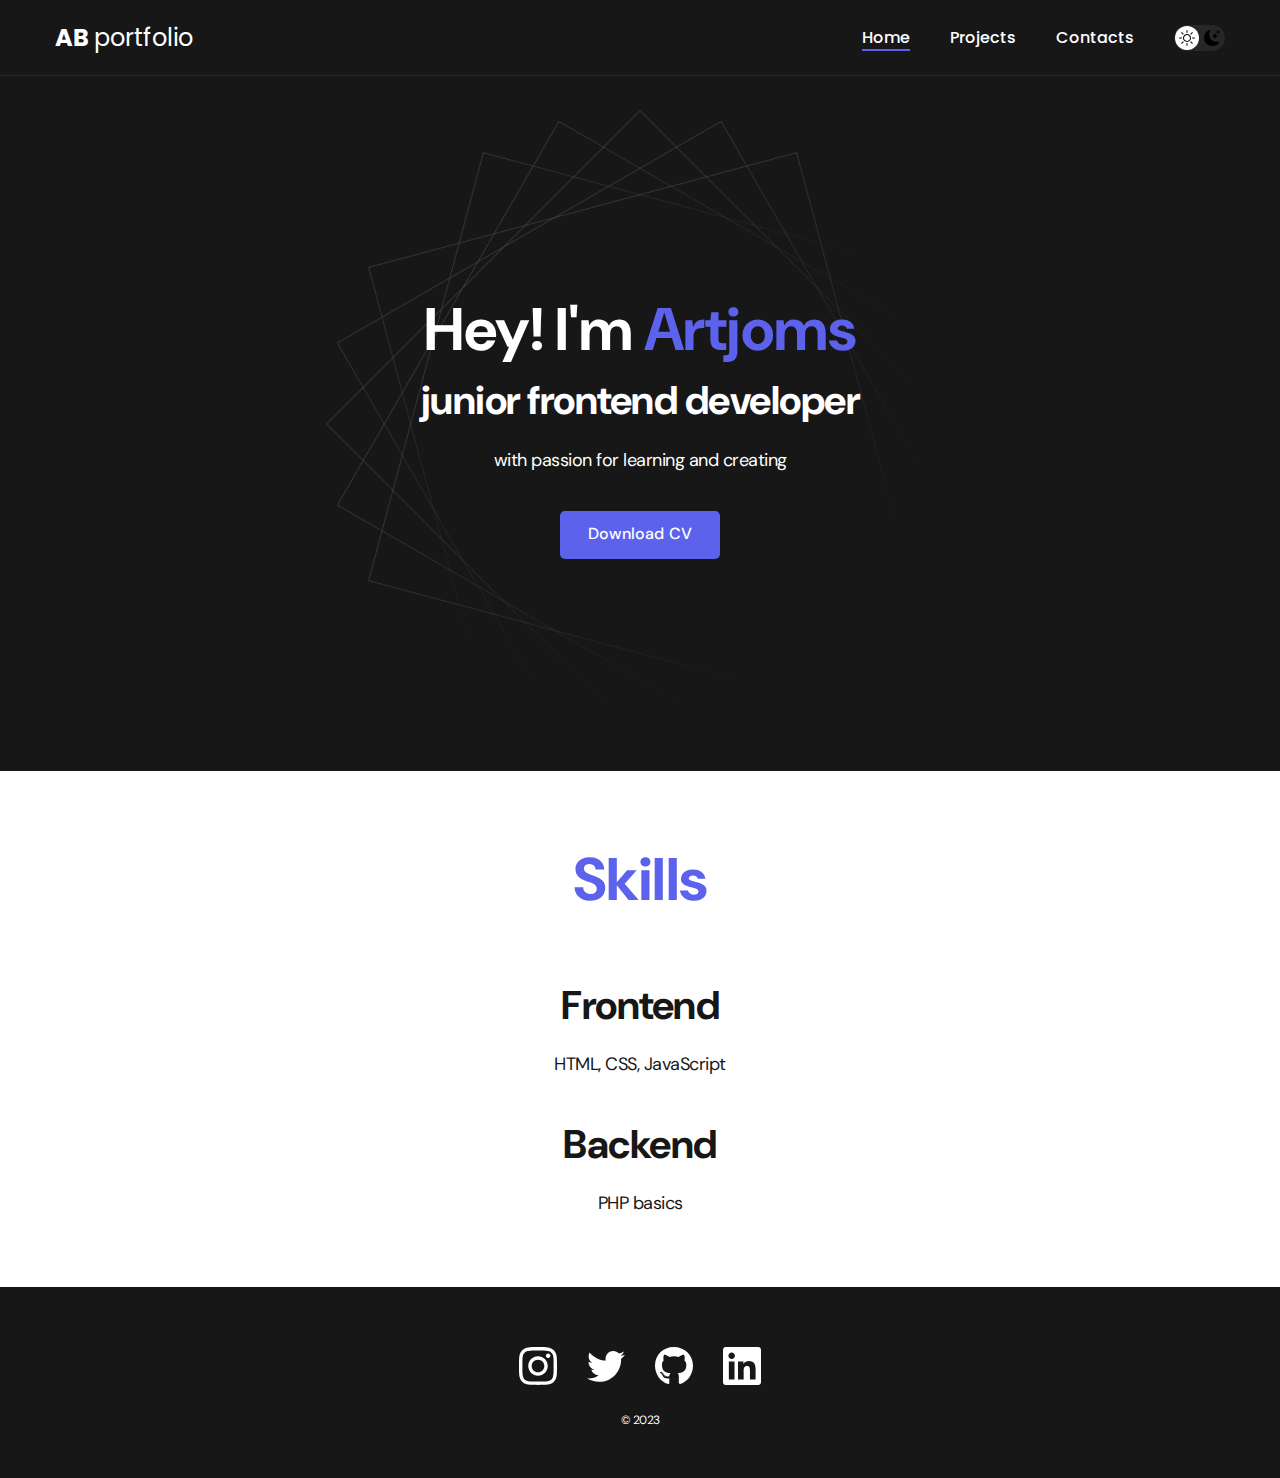
==== index.html @ ae1105ae "first commit" ====
<!DOCTYPE html>
<html lang="en">

<head>
    <meta charset="UTF-8">
    <meta name="viewport" content="width=device-width, initial-scale=1.0">
    <title>Artjoms Portfolio</title>
    <link rel="stylesheet" href="./css/main.css">
</head>

<body>
    <nav class="nav">
        <div class="container">
            <div class="nav-row">
                <a href="./index.html" class="logo"><strong>AB</strong> portfolio</a>
                <ul class="nav-list">

                    <button class="dark-mode-btn">
                        <img src="./img/icons/Sun.svg" alt="Light mode" class="dark-mode__icon">
                        <img src="./img/icons/Moon.svg" alt="Dark mode" class="dark-mode__icon">
                    </button>

                    <li class="nav-list__item"><a href="./index.html"
                            class="nav-list__link nav-list__link--active">Home</a></li>
                    <li class="nav-list__item"><a href="./projects.html" class="nav-list__link">Projects</a></li>
                    <li class="nav-list__item"><a href="./contacts.html" class="nav-list__link">Contacts</a></li>
                </ul>
            </div>
    </nav>

    <header class="header">
        <div class="header__wrapper">
            <h1 class="header__title">
                <strong>Hey! I'm <em>Artjoms</em></strong><br>
                junior frontend developer
            </h1>
            <div class="header__text">
                <p>with passion for learning and creating</p>
            </div>
            <a href="./files/AB-resume.pdf.pdf" target="_blank" class="btn" download>Download CV</a>
        </div>
    </header>

    <main class="section">
        <div class="container">
            <h1 class="title-1">Skills</h1>


            <ul class="content-list">
                <li class="content-list__item">
                    <h2 class="title-2">Frontend</h2>
                    <p>HTML, CSS, JavaScript</p>
                </li>

                <li class="content-list__item">
                    <h2 class="title-2">Backend</h2>
                    <p>PHP basics</p>
                </li>
            </ul>


        </div>
    </main>


    <footer class="footer">
        <div class="container">
            <div class="footer__wrapper">
                <ul class="social">
                    <li class="social__item"><a href="https://www.instagram.com/a.bubuga/" target="_blank"><img
                                src="./img/icons/instagram.svg" alt="Link"></a></li>
                    <li class="social__item"><a href="https://twitter.com/Artemka_Bigud/" target="_blank"><img
                                src="./img/icons/twitter.svg" alt="Link"></a></li>
                    <li class="social__item"><a href="https://github.com/Beegood-b/" target="_blank"><img
                                src="./img/icons/gitHub.svg" alt="Link"></a></li>
                    <li class="social__item"><a href="https://www.linkedin.com/in/artjoms-bugajenkovs-032aa41a8/"
                            target="_blank"><img src="./img/icons/linkedIn.svg" alt="Link"></a></li>
                </ul>
                <div class="copyright">
                    <p>© 2023</p>
                </div>
            </div>
        </div>
    </footer>


    <script src="./js/main.js"></script>
</body>

</html>
---- css/main.css ----
@import "./reset.css";
@import url('https://fonts.googleapis.com/css2?family=DM+Sans:opsz,wght@9..40,400;9..40,500;9..40,700&family=Poppins:wght@400;500;700&display=swap');

/*
font-family: 'DM Sans', sans-serif;
font-family: 'Poppins', sans-serif;
*/

:root {
    --pureblack: #000;
    --black: #171718;
    --black-border: #26292D;
    --white: #fff;
    --purple: #5C62EC;

    --text-color: var(--black);

    --dark-bg: var(--black);
    --dark-border: var(--black-border);
    --header-text: var(--white);
    --accent: var(--purple);

    /*Light mode*/

    --page-bg: var(--white);
    --text-color: var(--black);
    --title-1: var(--accent);

    --project-card-bg: var(--white);
    --project-card-text: var(--black);
    --box-shadow: 0px 5px 35px rgba(0, 0, 0, 0.25);

}

.dark {
    /*Dark mode*/
    --page-bg: #252526;
    --text-color: var(--white);
    --title-1: var(--white);

    --project-card-bg: var(--black);
    --project-card-text: var(--white);
    --box-shadow: 0px 5px 35px rgba(0, 0, 0.8);

}


html,
body {
    display: flex;
    flex-direction: column;
    min-height: 100vh;

    font-family: 'DM Sans', sans-serif;
    letter-spacing: -0.5px;


    /*Light mode*/
    background-color: var(--page-bg);
    color: var(--text-color);
}

/* General */

.container {
    margin: 0 auto;
    padding: 0 15px;
    max-width: 1200px;
}

.none {
    display: none !important;
}

.section {
    padding: 70px 0;
}


.title-1 {
    margin-bottom: 60px;

    font-size: 60px;
    font-weight: 700;
    line-height: 1.3;
    color: var(--title-1);
    text-align: center;
}

.title-2 {
    margin-bottom: 20px;

    font-size: 40px;
    font-weight: 700;
    line-height: 1.3;
}

/* NAV */

.nav {
    padding: 20px 0;
    border-bottom: 1px solid var(--dark-border);
    background-color: var(--dark-bg);
    color: var(--header-text);
    letter-spacing: normal;
}

.nav-row {
    display: flex;
    justify-content: flex-end;
    align-items: center;
    column-gap: 30px;
    row-gap: 20px;
    flex-wrap: wrap;
}

.logo {
    margin-right: auto;
    color: var(--header-text);
    font-size: 24px;
    font-family: 'Poppins', sans-serif;

}

.logo strong {
    font-weight: 700;
}

.nav-list {
    display: flex;
    flex-wrap: wrap;
    row-gap: 10px;
    align-items: center;
    column-gap: 40px;
    font-size: 16px;
    font-weight: 500;
    font-family: 'Poppins', sans-serif;

}

.nav-list__link {
    color: var(--header-text);

}

.nav-list__link:hover {
    opacity: 0.8;
    transition: 0.2s ease-in;
}


.nav-list__link--active {
    position: relative;
}


.nav-list__link--active::before {
    content: "";

    position: absolute;
    left: 0;
    top: 100%;

    display: block;
    height: 2px;
    width: 100%;
    background-color: var(--accent);
}

/* Dark mode btn*/

.dark-mode-btn {
    order: 9;

    position: relative;
    display: flex;
    justify-content: space-between;

    padding: 5px;
    width: 51px;
    height: 26px;

    border-radius: 50px;
    background-color: #272727;
}

.dark-mode-btn::before {
    content: "";

    position: absolute;
    top: 1px;
    left: 1px;

    display: block;
    width: 24px;
    height: 24px;

    border-radius: 50%;
    background-color: var(--white);

    transition: left 0.2s ease-in;
}

.dark-mode-btn--active::before {
    left: 26px;
}

.dark-mode__icon {
    position: relative;
    z-index: 9;
}

/*Header*/

.header {
    display: flex;
    justify-content: center;
    align-items: center;

    padding: 40px 0;
    min-height: 695px;

    background-color: var(--dark-bg);
    background-image: url('../img/header-bg.png');
    background-repeat: no-repeat;
    background-size: auto;
    background-position: center center;

    color: var(--header-text);
    text-align: center;
}


.header__wrapper {
    padding: 0 15px;
    max-width: 660px;
}


.header__title {
    font-size: 40px;
    font-weight: 700;
    line-height: 1.4;
    margin-bottom: 20px;
}

.header__title strong {
    font-size: 60px;
    font-weight: 700;
}

.header__title em {
    font-style: normal;
    color: var(--accent);
}


.header__text {
    font-size: 18px;
    line-height: 1.333;
    margin-bottom: 40px;
}

.header__text p+p {
    margin-top: 1em;
}

/* Btn */

.btn {
    display: inline-block;
    height: 48px;
    padding: 12px 28px;
    border-radius: 5px;
    background-color: var(--accent);
    color: var(--white);
    letter-spacing: 0.15px;
    font-size: 16px;
    font-weight: 500;

    transition: 0.2s ease-out;
}

.btn:hover {
    opacity: 0.8;
}

.btn:active {
    position: relative;
    top: 1px;
}

/* Btn-outline */

.btn-outline {
    display: flex;
    column-gap: 10px;
    align-items: center;

    height: 48px;
    padding: 12px 20px;

    border-radius: 5px;
    border: 1px solid var(--pureblack);
    background-color: var(--white);
    color: var(--pureblack);

    transition: 0.2s ease-out;
}

.btn-outline:hover {
    opacity: 0.8;
}

.btn-outline:active {
    position: relative;
    top: 1px;
}


/* Projects */

.projects {
    display: flex;
    justify-content: center;
    flex-wrap: wrap;
    column-gap: 30px;
    row-gap: 30px;

}


.project {
    max-width: 370px;
    background-color: var(--project-card-bg);
    box-shadow: var(--box-shadow);
    border-radius: 10px;

}


.project__img {
    border-radius: 10px;
}


.project__title {
    padding: 15px 20px 25px;
    font-weight: 700;
    font-size: 24px;
    line-height: 1.3;
    color: var(--project-card-text);
}


/* Project-details */

.project-details {
    margin: 0 auto;
    max-width: 865px;

    display: flex;
    flex-direction: column;
    align-items: center;

    text-align: center;
}


.project-details__cover {
    max-width: 100%;
    margin-bottom: 40px;

    box-shadow: 0px 5px 35px rgba(0, 0, 0, 0.25);
    border-radius: 10px
}


.project-details__desc {
    margin-bottom: 30px;

    font-weight: 700;
    font-size: 24px;
    line-height: 1.3;
}

/* Content list */

.content-list {
    margin: 0 auto;

    max-width: 570px;
    display: flex;
    flex-direction: column;
    align-items: center;
    row-gap: 40px;
    text-align: center;
}


.content-list__item {
    font-size: 18px;
    line-height: 1.5;
}

.content-list a {
    color: var(--accent);
}


/* Footer*/

.footer {
    margin-top: auto;
    padding: 60px 0 50px;

    background-color: var(--dark-bg);
    color: var(--white);
}

.footer__wrapper {
    display: flex;
    flex-direction: column;
    align-items: center;
    row-gap: 27px;
}


.social {
    display: flex;
    column-gap: 30px;
    align-items: center;

}

.copyright {
    font-size: 12px;
}

@media (max-width: 675px) {

    /* Header*/

    .header {
        min-height: unset;
    }

    .header__title {
        font-size: 30px;
    }

    .header__title strong {
        font-size: 40px;
    }

    /* NAV*/

    .nav-row {
        justify-content: space-between;
    }

    .dark-mode-btn {
        order: 9;
    }

    /* General */

    .section {
        padding: 40px 0;
    }

    .title-1 {
        margin-bottom: 30px;
        font-size: 40px;
    }

    .title-2 {
        margin-bottom: 10px;
        font-size: 30px;
    }

    /* Projects*/

    .project__title {
        font-size: 22px;
    }

    /* Project page*/

    .project-details__desc {
        margin-bottom: 20px;
        font-size: 20px;
    }

    /*Content list*/

    .content-list {
        row-gap: 20px;
    }

    .content-list__item {
        font-size: 16px;
    }

    /*Footer*/

    .footer {
        padding: 40px 0 30px;
    }

    .footer__wrapper {
        row-gap: 20px;
    }

    /*Social media*/

    .social {
        column-gap: 20px;
    }

    .social__item {
        width: 28px;
    }

}

@media (min-width: 548px) {
    .nav-row {
        justify-content: flex-end;
    }

    .dark-mode-btn {
        order: 9;
    }
}
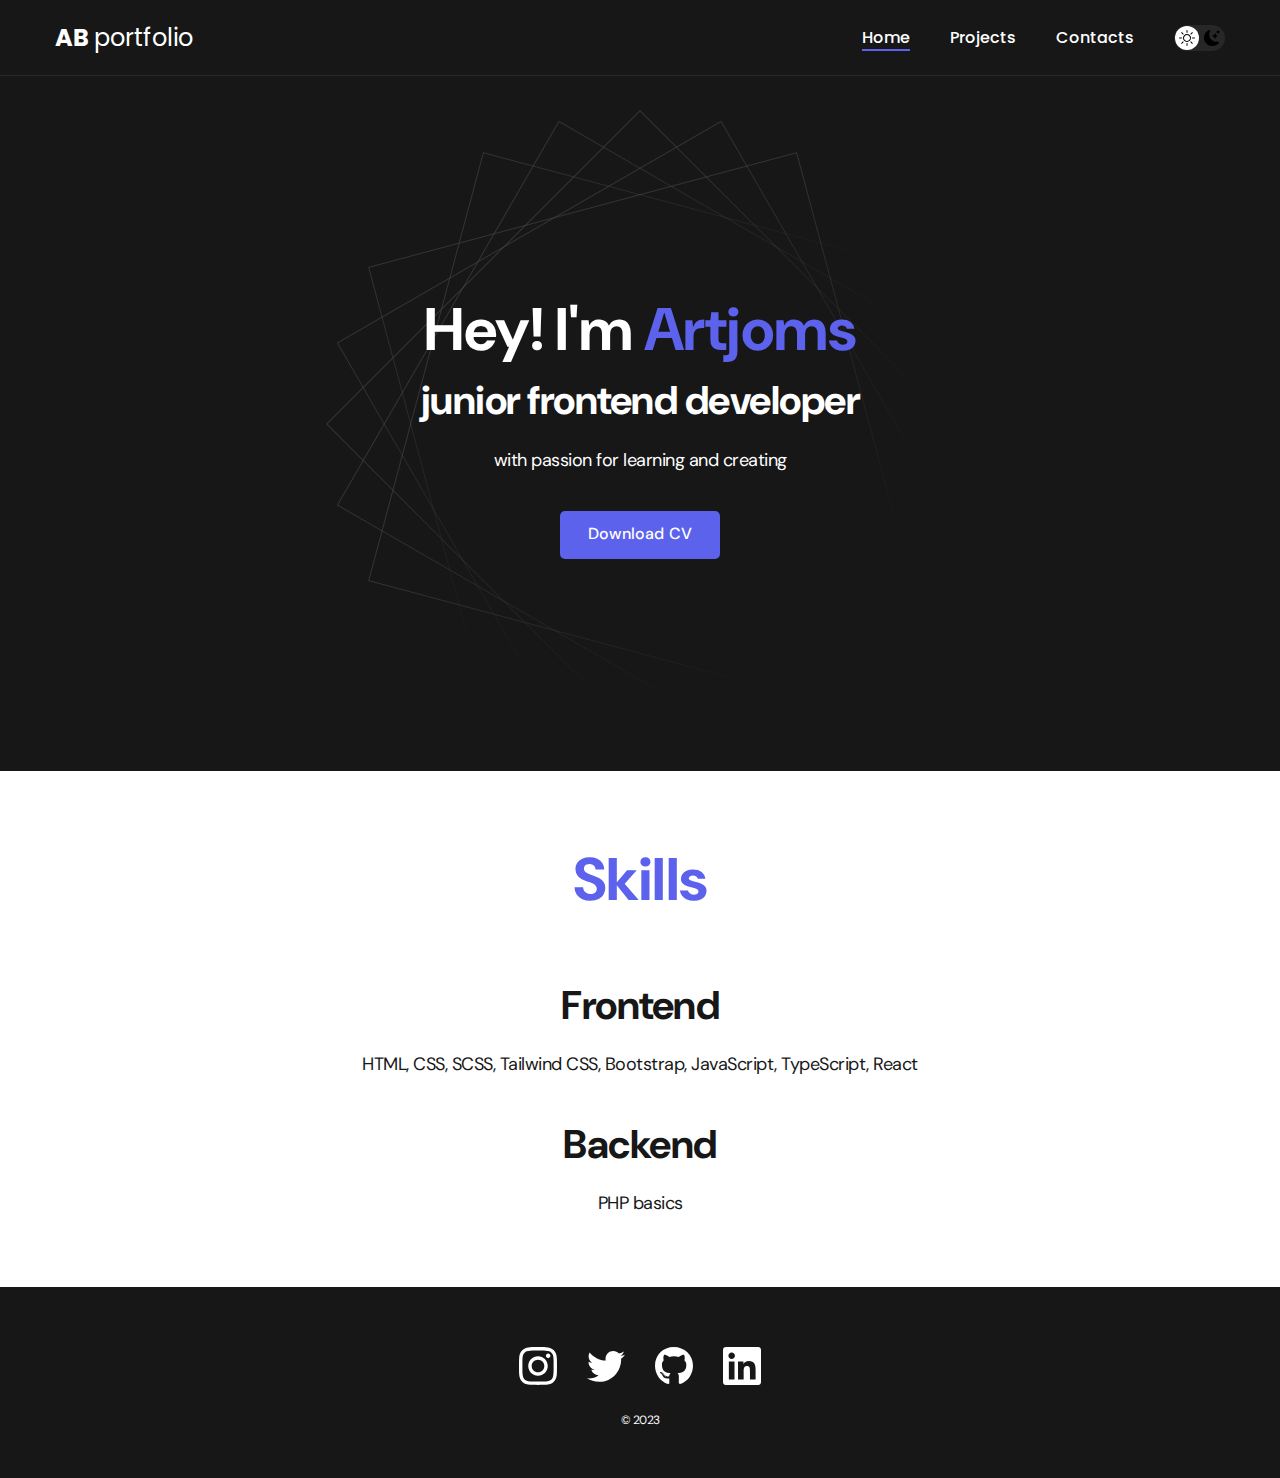
==== commit 39bd0f8e: "Update index.html" ====
--- a/index.html
+++ b/index.html
@@ -49,7 +49,7 @@
             <ul class="content-list">
                 <li class="content-list__item">
                     <h2 class="title-2">Frontend</h2>
-                    <p>HTML, CSS, JavaScript</p>
+                    <p>HTML, CSS, SCSS, Tailwind CSS, Bootstrap, JavaScript, TypeScript, React</p>
                 </li>
 
                 <li class="content-list__item">
